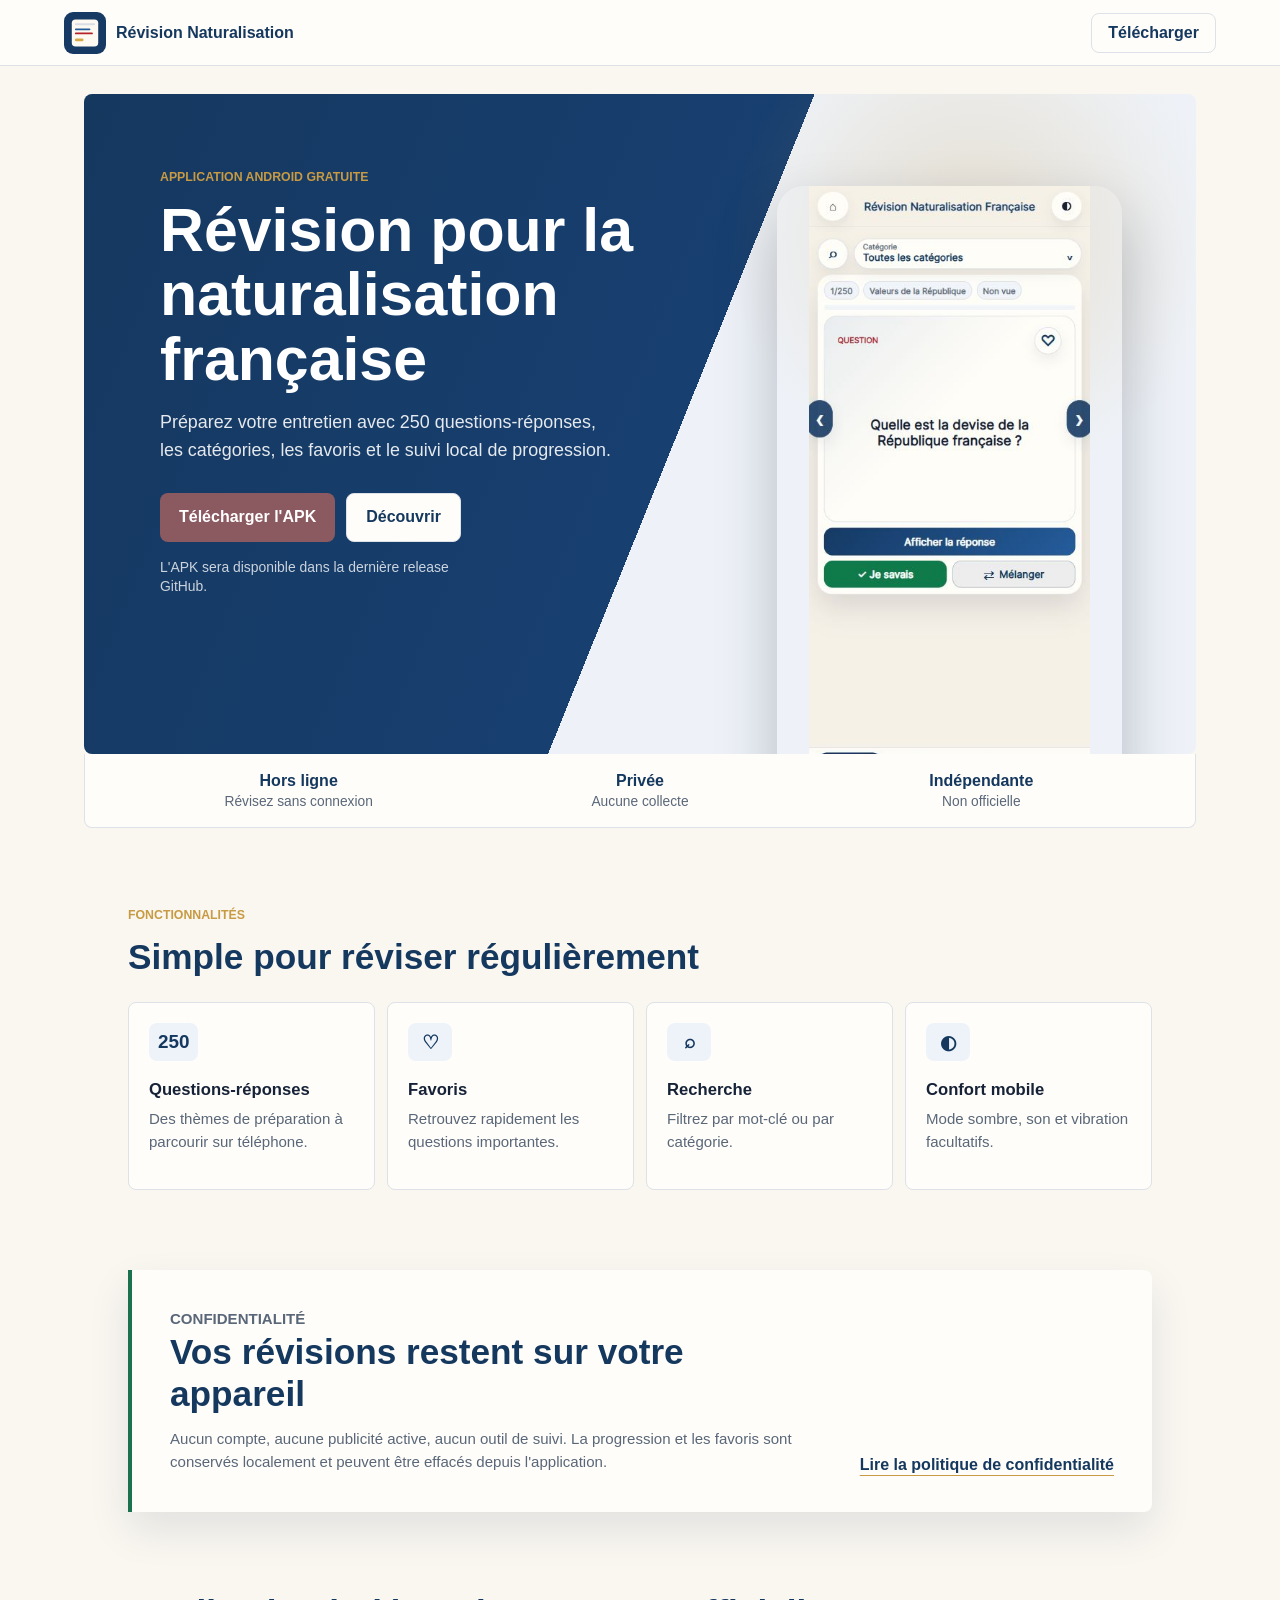
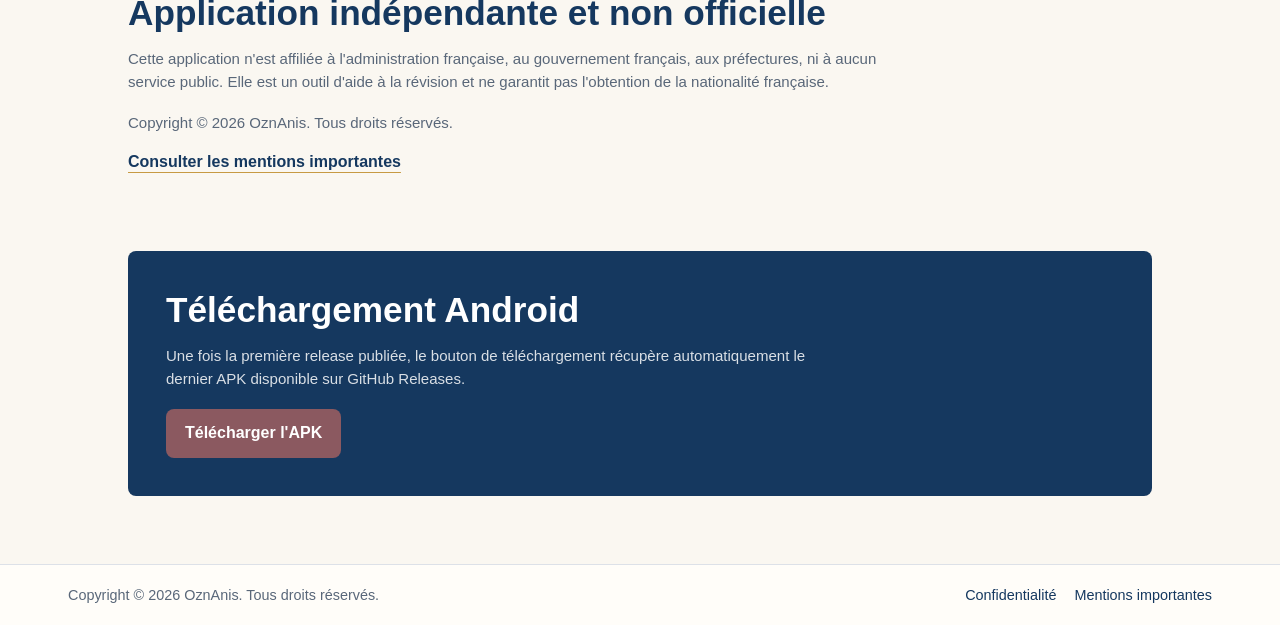
==== site/index.html @ 9fe1bc42 "Publier la page de telechargement de l application" ====
﻿<!doctype html>
<html lang="fr" data-repository="">
<head>
  <meta charset="utf-8">
  <meta name="viewport" content="width=device-width, initial-scale=1">
  <meta name="theme-color" content="#163a64">
  <meta name="description" content="Préparez l'entretien de naturalisation française avec 250 questions-réponses sur Android, hors ligne et sans collecte de données.">
  <title>Révision pour la naturalisation française | Android</title>
  <link rel="icon" href="assets/icon.svg" type="image/svg+xml">
  <link rel="stylesheet" href="styles.css">
</head>
<body>
  <header class="site-header">
    <a class="brand" href="./" aria-label="Accueil">
      <img src="assets/icon.svg" alt="">
      <span>Révision Naturalisation</span>
    </a>
    <a class="header-link" href="#telecharger">Télécharger</a>
  </header>

  <main>
    <section class="hero" id="telecharger">
      <img class="hero-device" src="assets/app-preview.png" alt="Écran de révision de l'application Android">
      <div class="hero-content">
        <p class="eyebrow">Application Android gratuite</p>
        <h1>Révision pour la naturalisation française</h1>
        <p class="intro">Préparez votre entretien avec 250 questions-réponses, les catégories, les favoris et le suivi local de progression.</p>
        <div class="hero-actions">
          <a class="button primary is-pending" data-download href="#publication" aria-disabled="true">Télécharger l'APK</a>
          <a class="button secondary" href="#fonctionnalites">Découvrir</a>
        </div>
        <p class="availability" data-download-status>L'APK sera disponible dans la dernière release GitHub.</p>
      </div>
    </section>

    <section class="trust-band" aria-label="Points essentiels">
      <p><strong>Hors ligne</strong><span>Révisez sans connexion</span></p>
      <p><strong>Privée</strong><span>Aucune collecte</span></p>
      <p><strong>Indépendante</strong><span>Non officielle</span></p>
    </section>

    <section class="section features" id="fonctionnalites">
      <div class="section-heading">
        <p class="eyebrow">Fonctionnalités</p>
        <h2>Simple pour réviser régulièrement</h2>
      </div>
      <div class="feature-grid">
        <article>
          <span aria-hidden="true">250</span>
          <h3>Questions-réponses</h3>
          <p>Des thèmes de préparation à parcourir sur téléphone.</p>
        </article>
        <article>
          <span aria-hidden="true">♡</span>
          <h3>Favoris</h3>
          <p>Retrouvez rapidement les questions importantes.</p>
        </article>
        <article>
          <span aria-hidden="true">⌕</span>
          <h3>Recherche</h3>
          <p>Filtrez par mot-clé ou par catégorie.</p>
        </article>
        <article>
          <span aria-hidden="true">◐</span>
          <h3>Confort mobile</h3>
          <p>Mode sombre, son et vibration facultatifs.</p>
        </article>
      </div>
    </section>

    <section class="section privacy-callout">
      <div>
        <p class="eyebrow">Confidentialité</p>
        <h2>Vos révisions restent sur votre appareil</h2>
        <p>Aucun compte, aucune publicité active, aucun outil de suivi. La progression et les favoris sont conservés localement et peuvent être effacés depuis l'application.</p>
      </div>
      <a class="text-link" href="privacy.html">Lire la politique de confidentialité</a>
    </section>

    <section class="section legal-note">
      <h2>Application indépendante et non officielle</h2>
      <p>Cette application n'est affiliée à l'administration française, au gouvernement français, aux préfectures, ni à aucun service public. Elle est un outil d'aide à la révision et ne garantit pas l'obtention de la nationalité française.</p>
      <p>Copyright © 2026 OznAnis. Tous droits réservés.</p>
      <a class="text-link" href="mentions.html">Consulter les mentions importantes</a>
    </section>

    <section class="section release" id="publication">
      <h2>Téléchargement Android</h2>
      <p>Une fois la première release publiée, le bouton de téléchargement récupère automatiquement le dernier APK disponible sur GitHub Releases.</p>
      <a class="button primary is-pending" data-download href="#publication" aria-disabled="true">Télécharger l'APK</a>
    </section>
  </main>

  <footer class="site-footer">
    <p>Copyright © 2026 OznAnis. Tous droits réservés.</p>
    <nav aria-label="Liens légaux">
      <a href="privacy.html">Confidentialité</a>
      <a href="mentions.html">Mentions importantes</a>
      <a data-source-link href="#" hidden>Dépôt de téléchargement</a>
    </nav>
  </footer>

  <script src="app.js"></script>
</body>
</html>
---- site/styles.css ----
:root {
  --paper: #faf7f1;
  --surface: #fffdf9;
  --ink: #162238;
  --muted: #596779;
  --blue: #15385f;
  --blue-bright: #285e99;
  --red: #ae2934;
  --gold: #c79a43;
  --line: #dde1e8;
  --green: #19724d;
  --shadow: 0 18px 42px rgba(18, 38, 66, .1);
  font-family: Inter, "Segoe UI", Arial, sans-serif;
}

* {
  box-sizing: border-box;
  overflow-wrap: break-word;
}

html {
  scroll-behavior: smooth;
}

body {
  margin: 0;
  color: var(--ink);
  background: var(--paper);
}

a {
  color: inherit;
  text-decoration: none;
}

.site-header {
  min-height: 66px;
  display: flex;
  align-items: center;
  justify-content: space-between;
  gap: 20px;
  padding: 10px clamp(16px, 5vw, 64px);
  background: var(--surface);
  border-bottom: 1px solid var(--line);
}

.brand {
  min-width: 0;
  display: inline-flex;
  align-items: center;
  gap: 10px;
  color: var(--blue);
  font-weight: 800;
}

.brand img {
  width: 42px;
  height: 42px;
}

.brand span {
  white-space: nowrap;
}

.header-link {
  padding: 10px 16px;
  border-radius: 8px;
  color: var(--blue);
  border: 1px solid var(--line);
  font-weight: 700;
}

main {
  width: min(1160px, 100%);
  margin: 0 auto;
}

.hero {
  position: relative;
  isolation: isolate;
  min-height: min(76svh, 660px);
  margin: clamp(12px, 3vw, 28px) clamp(12px, 4vw, 24px) 0;
  padding: clamp(32px, 7vw, 76px);
  overflow: hidden;
  border-radius: 8px;
  color: #fff;
  background:
    radial-gradient(circle at 80% 22%, rgba(199, 154, 67, .22), transparent 24%),
    linear-gradient(112deg, var(--blue) 0%, #173f70 53%, #eef2f8 53%, #eef2f8 100%);
}

.hero-content {
  position: relative;
  z-index: 1;
  width: min(53%, 560px);
}

.eyebrow {
  margin: 0 0 13px;
  color: var(--gold);
  font-size: .77rem;
  line-height: 1.2;
  font-weight: 800;
  text-transform: uppercase;
}

.hero h1 {
  margin: 0 0 18px;
  max-width: 14ch;
  font-size: clamp(2.35rem, 4.8vw, 3.8rem);
  line-height: 1.06;
}

.intro {
  margin: 0 0 28px;
  max-width: 46ch;
  color: rgba(255, 255, 255, .89);
  font-size: clamp(1rem, 1.5vw, 1.12rem);
  line-height: 1.55;
}

.hero-device {
  position: absolute;
  z-index: 0;
  bottom: -6%;
  right: clamp(18px, 7vw, 74px);
  width: clamp(216px, 29vw, 345px);
  max-height: 92%;
  object-fit: contain;
  object-position: bottom;
  border-radius: 27px;
  box-shadow: 0 28px 60px rgba(12, 24, 44, .25);
}

.hero-actions {
  display: flex;
  flex-wrap: wrap;
  gap: 11px;
  margin-bottom: 16px;
}

.button {
  min-height: 49px;
  display: inline-flex;
  align-items: center;
  justify-content: center;
  padding: 12px 19px;
  border-radius: 8px;
  font-weight: 800;
  transition: transform .18s ease, background .18s ease;
}

.button:hover {
  transform: translateY(-1px);
}

.button.primary {
  color: #fff;
  background: var(--red);
}

.button.primary.is-pending {
  background: #8b5960;
}

.button.secondary {
  color: var(--blue);
  background: var(--surface);
  border: 1px solid var(--line);
}

.availability {
  margin: 0;
  max-width: 38ch;
  color: rgba(255, 255, 255, .78);
  font-size: .87rem;
  line-height: 1.42;
}

.trust-band {
  display: grid;
  grid-template-columns: repeat(3, 1fr);
  margin: 0 clamp(12px, 4vw, 24px);
  padding: 18px clamp(14px, 5vw, 52px);
  gap: 18px;
  border: 1px solid var(--line);
  border-top: 0;
  border-radius: 0 0 8px 8px;
  background: var(--surface);
}

.trust-band p {
  margin: 0;
  display: grid;
  gap: 4px;
  text-align: center;
}

.trust-band strong {
  color: var(--blue);
  font-size: 1rem;
}

.trust-band span {
  color: var(--muted);
  font-size: .86rem;
}

.section {
  margin: clamp(46px, 7vw, 80px) clamp(18px, 7vw, 68px) 0;
}

.section-heading {
  margin-bottom: 24px;
}

h2 {
  margin: 0;
  color: var(--blue);
  font-size: clamp(1.52rem, 3vw, 2.2rem);
  line-height: 1.2;
}

.feature-grid {
  display: grid;
  grid-template-columns: repeat(4, 1fr);
  gap: 12px;
}

.feature-grid article {
  min-height: 188px;
  padding: 20px;
  border: 1px solid var(--line);
  border-radius: 8px;
  background: var(--surface);
}

.feature-grid article > span {
  min-width: 44px;
  min-height: 38px;
  display: inline-grid;
  place-items: center;
  margin-bottom: 19px;
  padding: 0 9px;
  border-radius: 8px;
  color: var(--blue);
  background: #eef3fa;
  font-size: 1.18rem;
  font-weight: 800;
}

.feature-grid h3 {
  margin: 0 0 8px;
  color: var(--ink);
  font-size: 1.04rem;
}

.feature-grid p,
.privacy-callout p,
.legal-note p,
.release p {
  margin: 0;
  color: var(--muted);
  font-size: .94rem;
  line-height: 1.52;
}

.privacy-callout {
  display: flex;
  align-items: end;
  justify-content: space-between;
  gap: 34px;
  padding: clamp(24px, 4vw, 38px);
  border-left: 4px solid var(--green);
  border-radius: 0 8px 8px 0;
  background: var(--surface);
  box-shadow: var(--shadow);
}

.privacy-callout h2 {
  margin-bottom: 13px;
}

.privacy-callout div {
  max-width: 670px;
}

.text-link {
  flex: none;
  color: var(--blue);
  font-weight: 800;
  text-decoration: underline;
  text-decoration-color: var(--gold);
  text-underline-offset: 5px;
}

.legal-note {
  max-width: 780px;
}

.legal-note h2,
.release h2 {
  margin-bottom: 14px;
}

.legal-note p,
.release p {
  margin-bottom: 18px;
}

.release {
  margin-bottom: 68px;
  padding: clamp(24px, 4vw, 38px);
  border-radius: 8px;
  color: #fff;
  background: var(--blue);
}

.release h2 {
  color: #fff;
}

.release p {
  max-width: 660px;
  color: rgba(255, 255, 255, .84);
}

.site-footer {
  display: flex;
  justify-content: space-between;
  gap: 18px;
  margin-top: 38px;
  padding: 22px clamp(18px, 7vw, 68px);
  border-top: 1px solid var(--line);
  color: var(--muted);
  background: var(--surface);
  font-size: .9rem;
}

.site-footer p {
  margin: 0;
}

.site-footer nav {
  display: flex;
  flex-wrap: wrap;
  gap: 18px;
}

.site-footer a {
  color: var(--blue);
}

.legal-content {
  width: min(760px, calc(100% - 32px));
  margin: clamp(30px, 6vw, 62px) auto;
  padding: clamp(23px, 5vw, 46px);
  border: 1px solid var(--line);
  border-radius: 8px;
  background: var(--surface);
}

.legal-content h1 {
  margin: 0 0 28px;
  color: var(--blue);
  font-size: clamp(2rem, 5vw, 2.7rem);
  line-height: 1.1;
}

.legal-content .lead {
  margin-bottom: 30px;
  color: var(--muted);
  font-size: 1.04rem;
}

.legal-content h2 {
  margin: 26px 0 8px;
  font-size: 1.23rem;
}

.legal-content p {
  margin: 0;
  color: var(--muted);
  line-height: 1.6;
}

.legal-content .back {
  margin-top: 36px;
}

@media (max-width: 820px) {
  .hero {
    min-height: min(78svh, 690px);
    padding: 30px 22px;
    background:
      linear-gradient(180deg, var(--blue) 0%, #173f70 59%, #eef2f8 59%, #eef2f8 100%);
  }

  .hero-content {
    width: 100%;
  }

  .hero h1 {
    font-size: clamp(2rem, 9.2vw, 2.65rem);
  }

  .intro {
    max-width: 100%;
    margin-bottom: 21px;
  }

  .hero-device {
    bottom: -16%;
    right: 50%;
    width: min(49vw, 220px);
    transform: translateX(50%);
    border-radius: 22px;
  }

  .availability {
    font-size: .8rem;
  }

  .feature-grid {
    grid-template-columns: repeat(2, 1fr);
  }

  .privacy-callout {
    display: grid;
  }
}

@media (max-width: 480px) {
  .site-header {
    min-height: 58px;
    padding-inline: 12px;
  }

  .brand img {
    width: 36px;
    height: 36px;
  }

  .brand span {
    max-width: 190px;
    overflow: hidden;
    text-overflow: ellipsis;
    font-size: .91rem;
  }

  .header-link {
    padding: 9px 11px;
    font-size: .84rem;
  }

  .hero {
    min-height: 710px;
    margin: 10px 10px 0;
    padding: 25px 18px;
  }

  .hero h1 {
    margin-bottom: 13px;
    font-size: 2.05rem;
  }

  .intro {
    font-size: .93rem;
    line-height: 1.43;
  }

  .hero-actions {
    gap: 8px;
  }

  .button {
    min-height: 45px;
    padding-inline: 13px;
    font-size: .88rem;
  }

  .hero-device {
    bottom: -20%;
    width: min(55vw, 210px);
  }

  .trust-band {
    margin-inline: 10px;
    padding: 14px 7px;
    gap: 5px;
  }

  .trust-band strong {
    font-size: .86rem;
  }

  .trust-band span {
    font-size: .72rem;
  }

  .section {
    margin: 42px 14px 0;
  }

  .feature-grid {
    gap: 8px;
  }

  .feature-grid article {
    min-height: 165px;
    padding: 14px 12px;
  }

  .feature-grid article > span {
    margin-bottom: 12px;
  }

  .feature-grid p {
    font-size: .84rem;
  }

  .privacy-callout {
    padding: 20px 16px;
  }

  .release {
    margin-bottom: 42px;
  }

  .site-footer {
    display: grid;
    padding: 19px 14px;
  }
}

@media (prefers-reduced-motion: reduce) {
  *, *::before, *::after {
    scroll-behavior: auto;
    transition-duration: .01ms !important;
  }
}
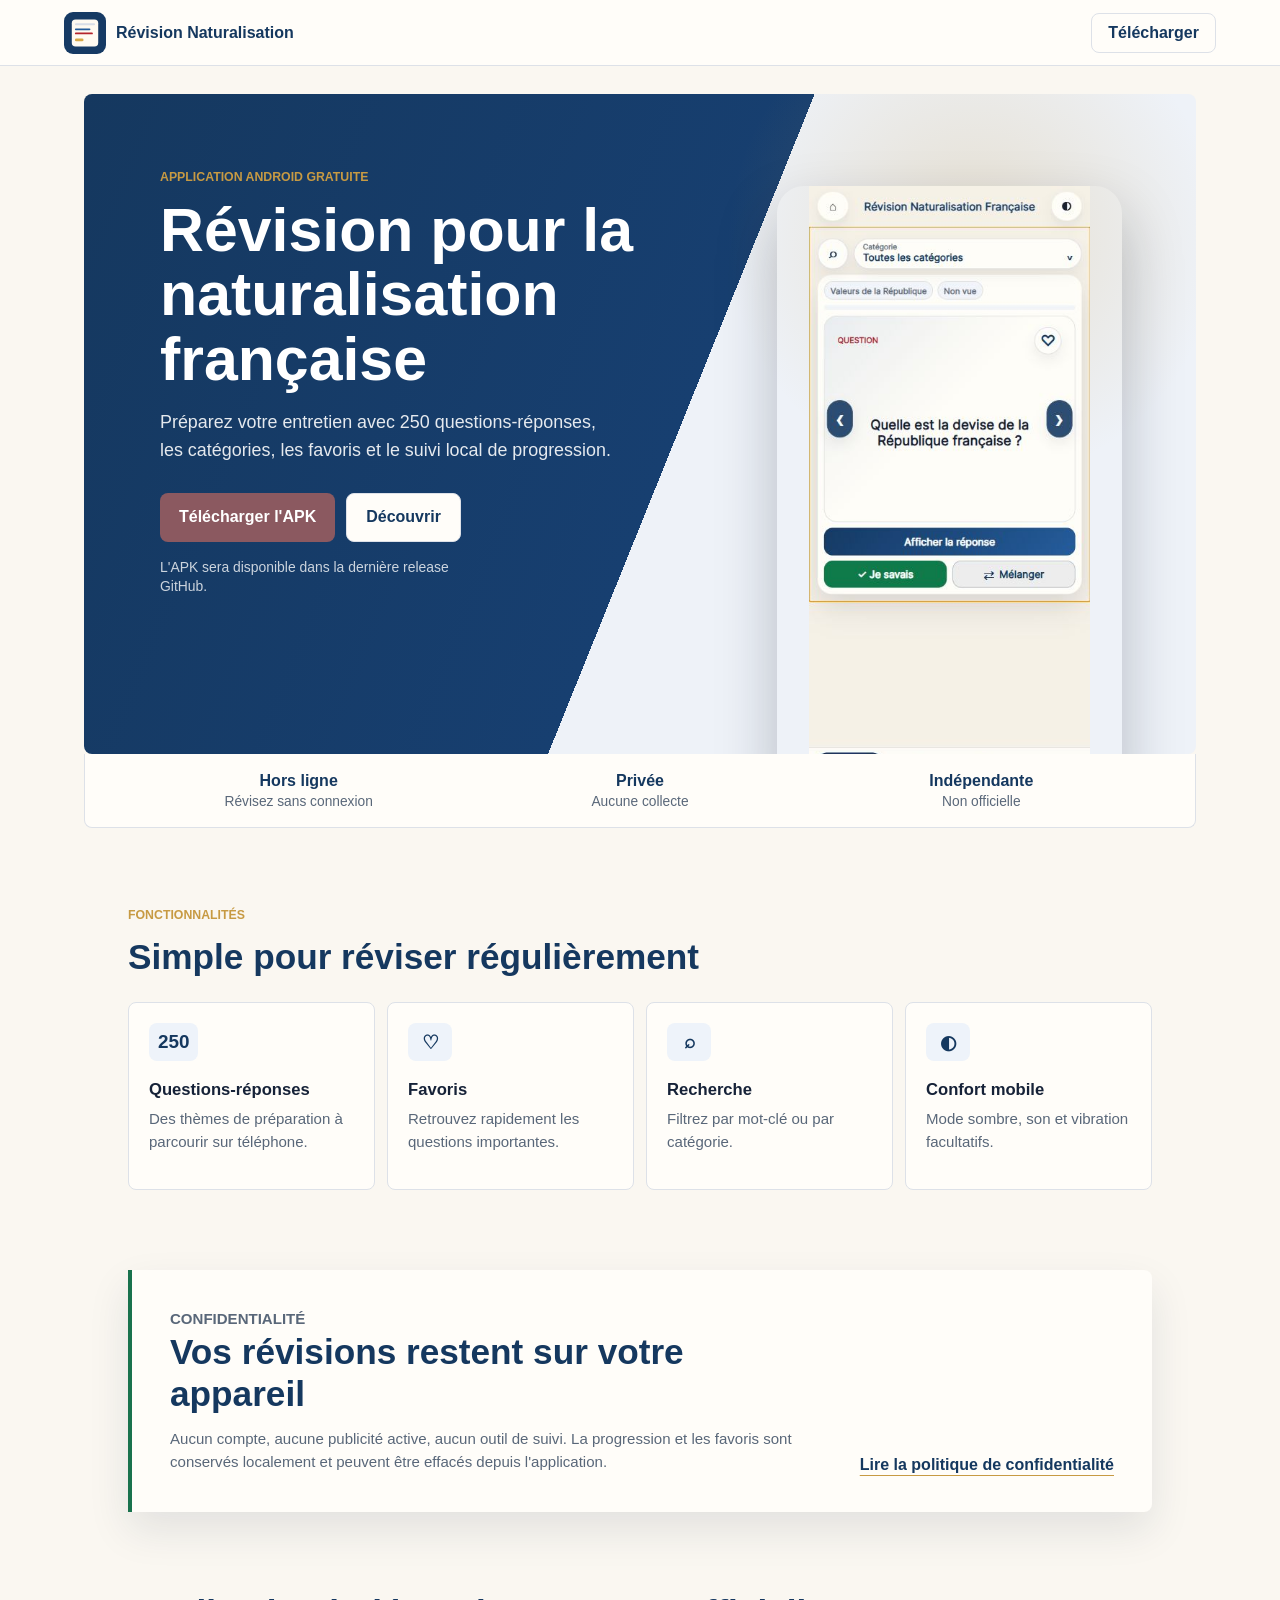
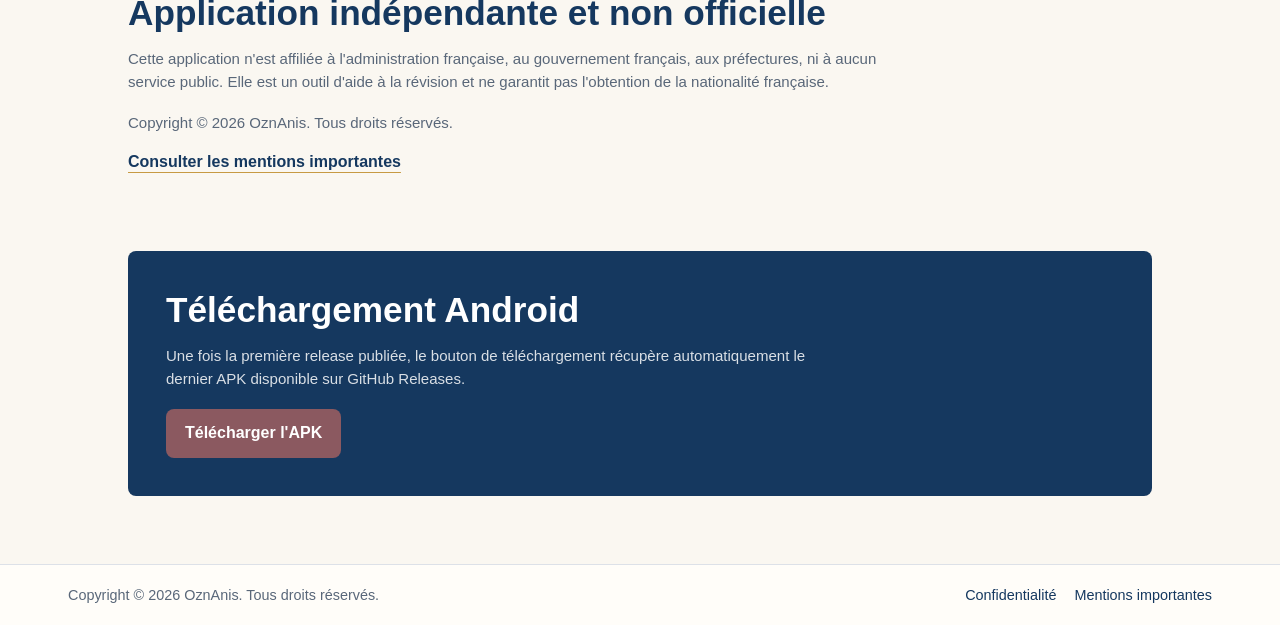
==== commit ba4fc81b: "Forcer la mise a jour de la capture mobile" ====
--- a/site/index.html
+++ b/site/index.html
@@ -20,7 +20,7 @@
 
   <main>
     <section class="hero" id="telecharger">
-      <img class="hero-device" src="assets/app-preview.png" alt="Écran de révision de l'application Android">
+      <img class="hero-device" src="assets/app-preview.png?v=2" alt="Écran de révision de l'application Android">
       <div class="hero-content">
         <p class="eyebrow">Application Android gratuite</p>
         <h1>Révision pour la naturalisation française</h1>
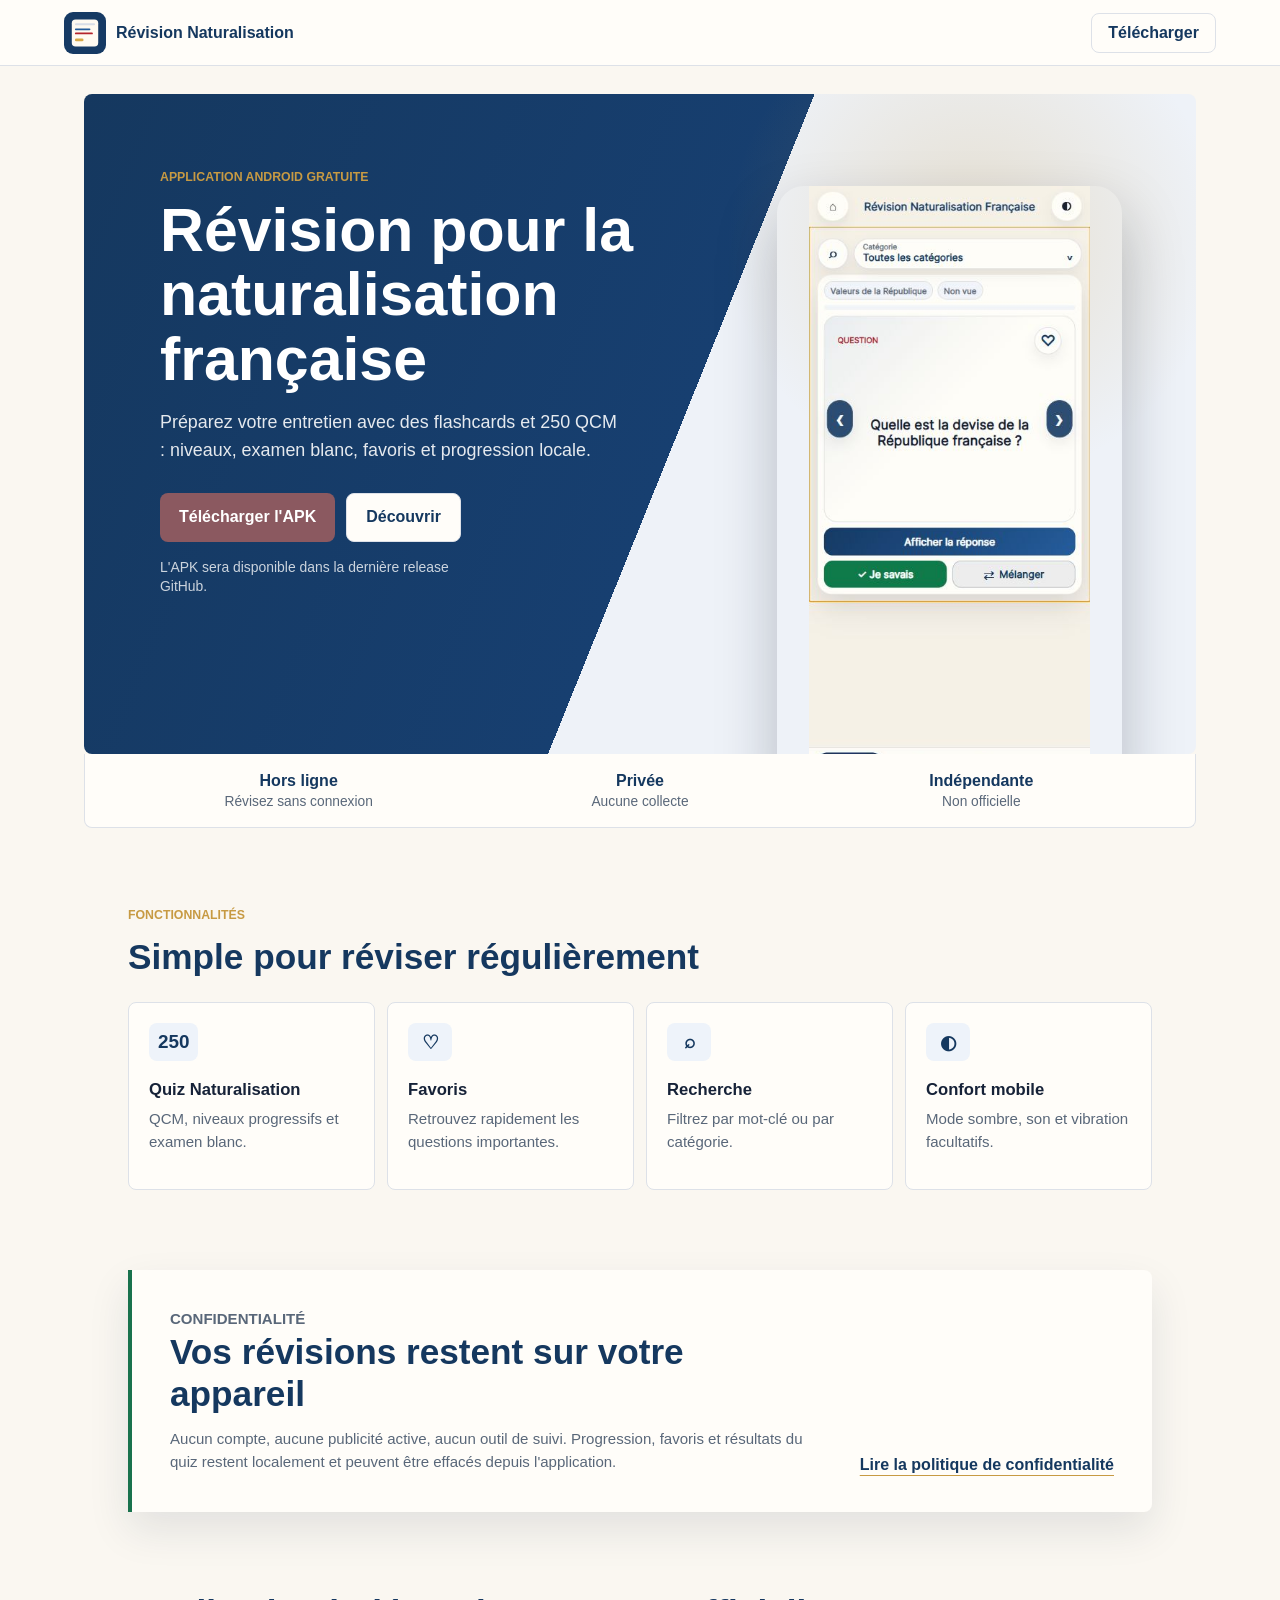
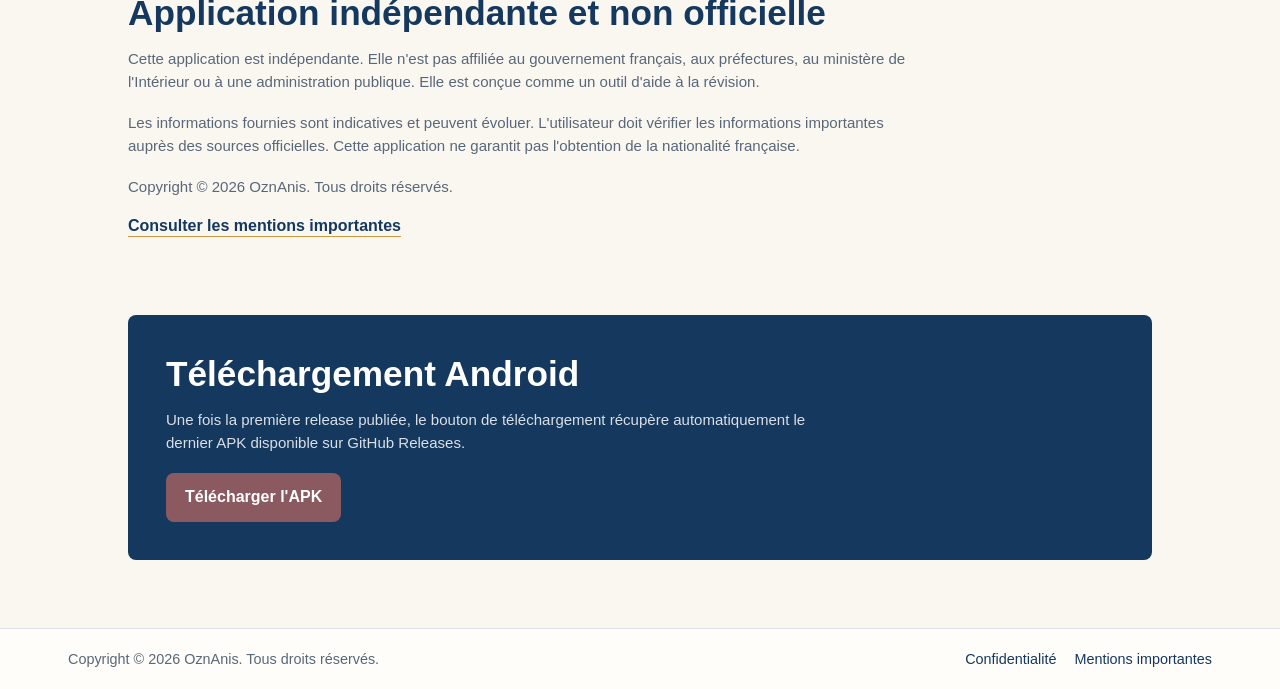
==== commit 8c9fb79a: "Publier la presentation de la version 1.1.0" ====
--- a/site/index.html
+++ b/site/index.html
@@ -4,7 +4,7 @@
   <meta charset="utf-8">
   <meta name="viewport" content="width=device-width, initial-scale=1">
   <meta name="theme-color" content="#163a64">
-  <meta name="description" content="Préparez l'entretien de naturalisation française avec 250 questions-réponses sur Android, hors ligne et sans collecte de données.">
+  <meta name="description" content="Préparez l'entretien de naturalisation française avec flashcards et 250 QCM sur Android, hors ligne et sans collecte de données.">
   <title>Révision pour la naturalisation française | Android</title>
   <link rel="icon" href="assets/icon.svg" type="image/svg+xml">
   <link rel="stylesheet" href="styles.css">
@@ -24,7 +24,7 @@
       <div class="hero-content">
         <p class="eyebrow">Application Android gratuite</p>
         <h1>Révision pour la naturalisation française</h1>
-        <p class="intro">Préparez votre entretien avec 250 questions-réponses, les catégories, les favoris et le suivi local de progression.</p>
+        <p class="intro">Préparez votre entretien avec des flashcards et 250 QCM : niveaux, examen blanc, favoris et progression locale.</p>
         <div class="hero-actions">
           <a class="button primary is-pending" data-download href="#publication" aria-disabled="true">Télécharger l'APK</a>
           <a class="button secondary" href="#fonctionnalites">Découvrir</a>
@@ -47,8 +47,8 @@
       <div class="feature-grid">
         <article>
           <span aria-hidden="true">250</span>
-          <h3>Questions-réponses</h3>
-          <p>Des thèmes de préparation à parcourir sur téléphone.</p>
+          <h3>Quiz Naturalisation</h3>
+          <p>QCM, niveaux progressifs et examen blanc.</p>
         </article>
         <article>
           <span aria-hidden="true">♡</span>
@@ -72,14 +72,15 @@
       <div>
         <p class="eyebrow">Confidentialité</p>
         <h2>Vos révisions restent sur votre appareil</h2>
-        <p>Aucun compte, aucune publicité active, aucun outil de suivi. La progression et les favoris sont conservés localement et peuvent être effacés depuis l'application.</p>
+        <p>Aucun compte, aucune publicité active, aucun outil de suivi. Progression, favoris et résultats du quiz restent localement et peuvent être effacés depuis l'application.</p>
       </div>
       <a class="text-link" href="privacy.html">Lire la politique de confidentialité</a>
     </section>
 
     <section class="section legal-note">
       <h2>Application indépendante et non officielle</h2>
-      <p>Cette application n'est affiliée à l'administration française, au gouvernement français, aux préfectures, ni à aucun service public. Elle est un outil d'aide à la révision et ne garantit pas l'obtention de la nationalité française.</p>
+      <p>Cette application est indépendante. Elle n'est pas affiliée au gouvernement français, aux préfectures, au ministère de l'Intérieur ou à une administration publique. Elle est conçue comme un outil d'aide à la révision.</p>
+      <p>Les informations fournies sont indicatives et peuvent évoluer. L'utilisateur doit vérifier les informations importantes auprès des sources officielles. Cette application ne garantit pas l'obtention de la nationalité française.</p>
       <p>Copyright © 2026 OznAnis. Tous droits réservés.</p>
       <a class="text-link" href="mentions.html">Consulter les mentions importantes</a>
     </section>
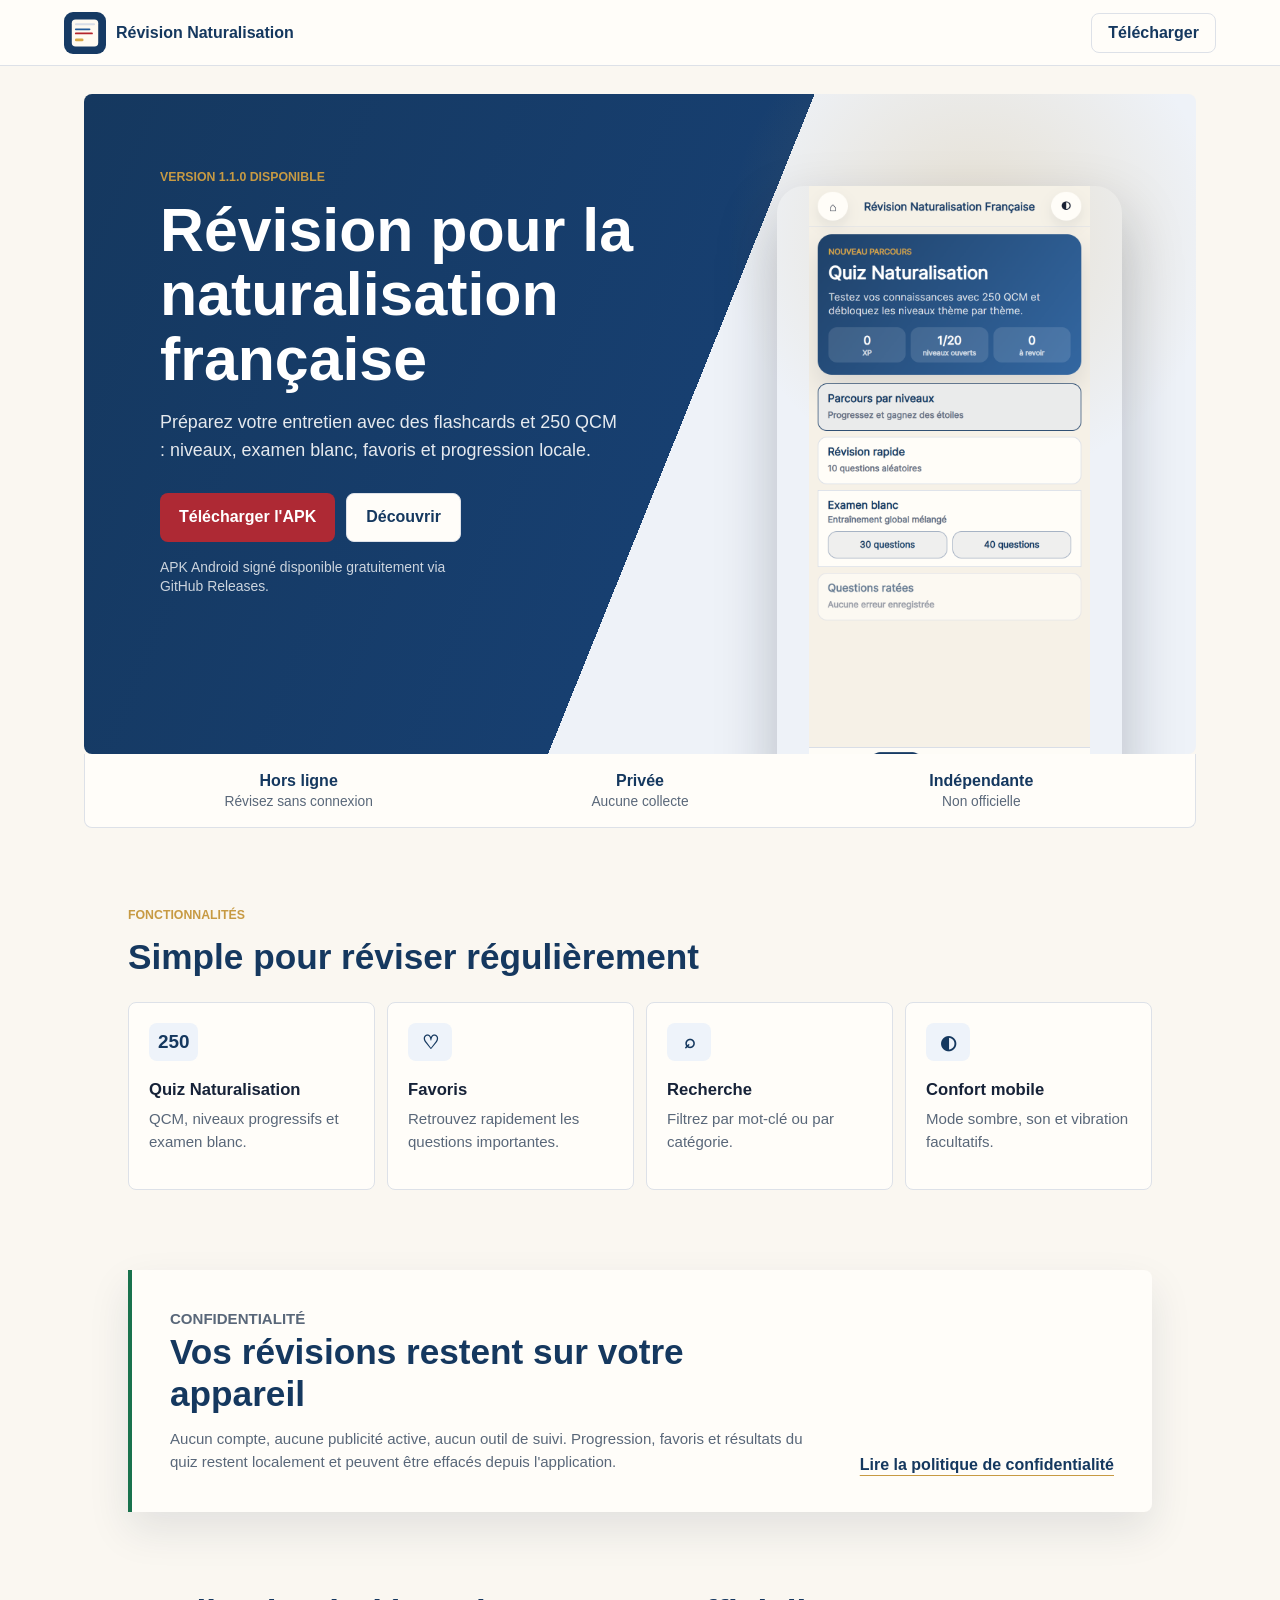
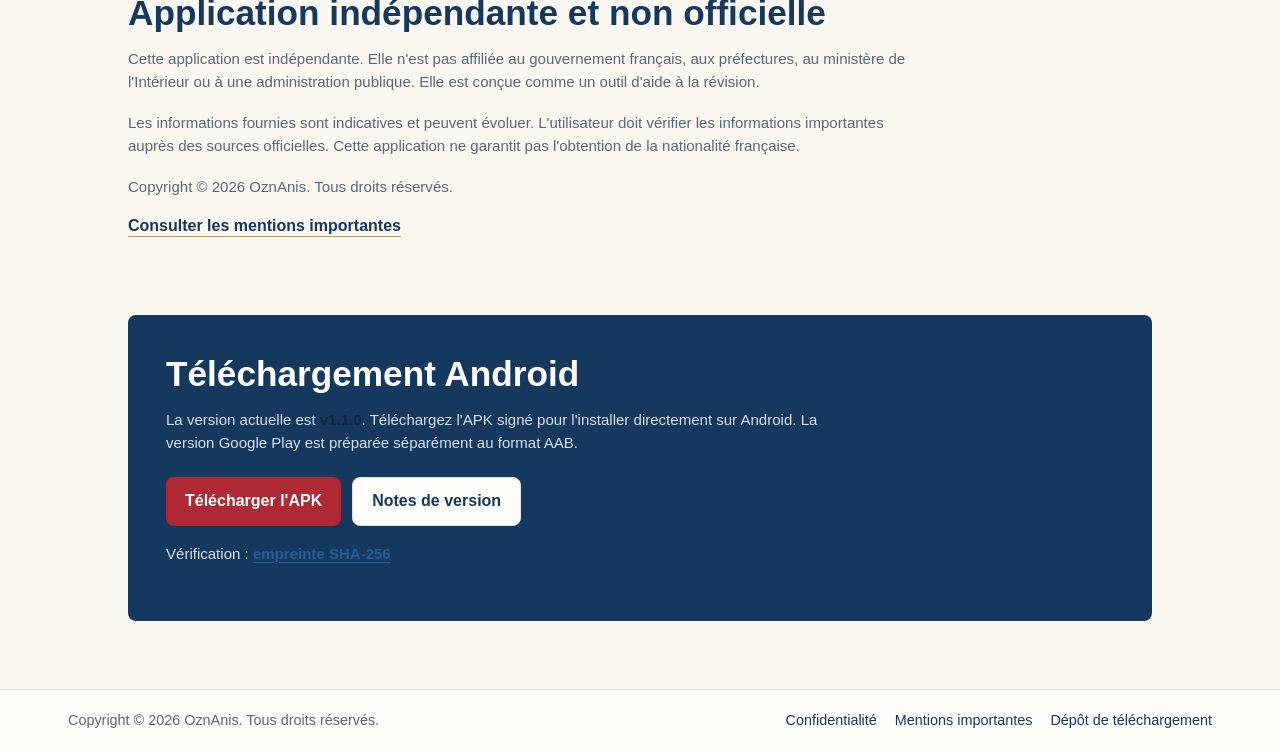
==== commit 21d68885: "Actualiser le site de telechargement v1.1.0" ====
--- a/site/index.html
+++ b/site/index.html
@@ -1,5 +1,5 @@
 ﻿<!doctype html>
-<html lang="fr" data-repository="">
+<html lang="fr" data-repository="OznAnis/revision-naturalisation-francaise">
 <head>
   <meta charset="utf-8">
   <meta name="viewport" content="width=device-width, initial-scale=1">
@@ -20,16 +20,16 @@
 
   <main>
     <section class="hero" id="telecharger">
-      <img class="hero-device" src="assets/app-preview.png?v=2" alt="Écran de révision de l'application Android">
+      <img class="hero-device" src="assets/app-preview.png?v=3" alt="Écran Quiz Naturalisation de l'application Android">
       <div class="hero-content">
-        <p class="eyebrow">Application Android gratuite</p>
+        <p class="eyebrow">Version 1.1.0 disponible</p>
         <h1>Révision pour la naturalisation française</h1>
         <p class="intro">Préparez votre entretien avec des flashcards et 250 QCM : niveaux, examen blanc, favoris et progression locale.</p>
         <div class="hero-actions">
-          <a class="button primary is-pending" data-download href="#publication" aria-disabled="true">Télécharger l'APK</a>
+          <a class="button primary" data-download href="https://github.com/OznAnis/revision-naturalisation-francaise/releases/latest/download/revision-naturalisation-francaise.apk">Télécharger l'APK</a>
           <a class="button secondary" href="#fonctionnalites">Découvrir</a>
         </div>
-        <p class="availability" data-download-status>L'APK sera disponible dans la dernière release GitHub.</p>
+        <p class="availability" data-download-status>APK Android signé disponible gratuitement via GitHub Releases.</p>
       </div>
     </section>
 
@@ -87,8 +87,12 @@
 
     <section class="section release" id="publication">
       <h2>Téléchargement Android</h2>
-      <p>Une fois la première release publiée, le bouton de téléchargement récupère automatiquement le dernier APK disponible sur GitHub Releases.</p>
-      <a class="button primary is-pending" data-download href="#publication" aria-disabled="true">Télécharger l'APK</a>
+      <p>La version actuelle est <strong>v1.1.0</strong>. Téléchargez l'APK signé pour l'installer directement sur Android. La version Google Play est préparée séparément au format AAB.</p>
+      <div class="release-actions">
+        <a class="button primary" data-download href="https://github.com/OznAnis/revision-naturalisation-francaise/releases/latest/download/revision-naturalisation-francaise.apk">Télécharger l'APK</a>
+        <a class="button secondary" data-release href="https://github.com/OznAnis/revision-naturalisation-francaise/releases/tag/v1.1.0">Notes de version</a>
+      </div>
+      <p class="release-check">Vérification : <a data-checksum href="https://github.com/OznAnis/revision-naturalisation-francaise/releases/latest/download/revision-naturalisation-francaise.apk.sha256">empreinte SHA-256</a></p>
     </section>
   </main>
 
--- a/site/styles.css
+++ b/site/styles.css
@@ -265,6 +265,28 @@
   line-height: 1.52;
 }
 
+.release p strong {
+  color: var(--ink);
+}
+
+.release-actions {
+  display: flex;
+  flex-wrap: wrap;
+  gap: 11px;
+  margin-top: 22px;
+}
+
+.release-check {
+  margin-top: 17px !important;
+}
+
+.release-check a {
+  color: var(--blue-bright);
+  font-weight: 700;
+  text-decoration: underline;
+  text-underline-offset: 3px;
+}
+
 .privacy-callout {
   display: flex;
   align-items: end;
